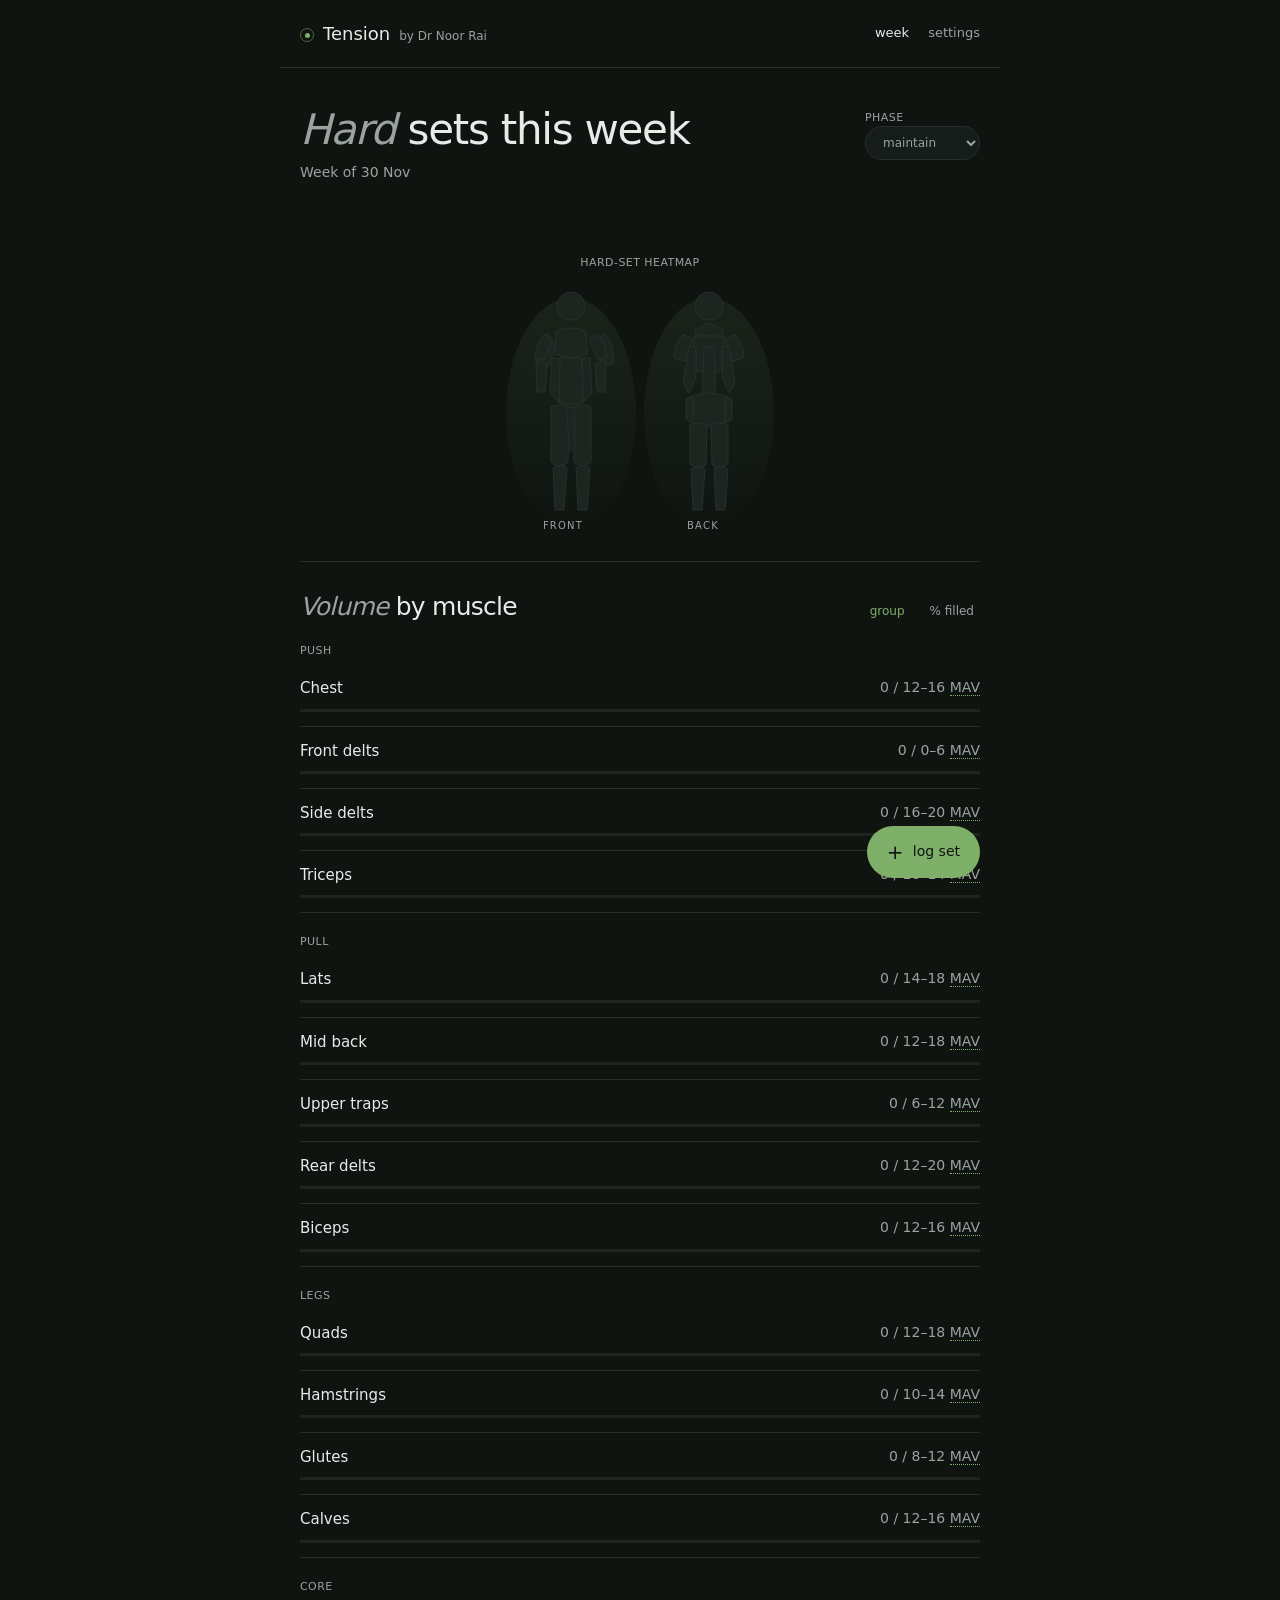
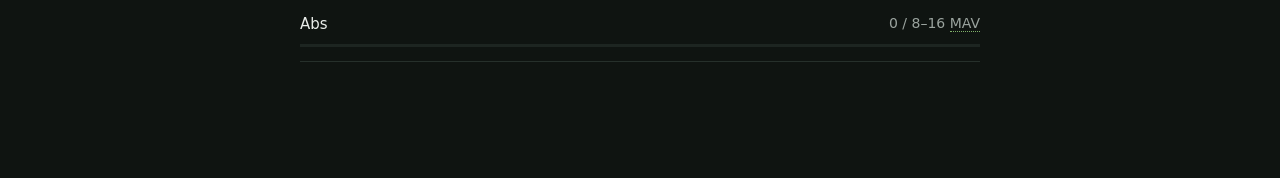
==== index.html @ 0296f0ee "Build Tension training volume tracker" ====
<!doctype html>
<html lang="en">
  <head>
    <meta charset="utf-8">
    <meta name="viewport" content="width=device-width, initial-scale=1">
    <meta name="theme-color" content="#0f1411">
    <title>Tension | Dr Noor Rai</title>
    <meta name="description" content="A quiet weekly hard-set volume tracker built around MEV, MAV and MRV.">
    <link rel="icon" href="data:image/svg+xml,%3Csvg xmlns='http://www.w3.org/2000/svg' viewBox='0 0 16 16'%3E%3Ccircle cx='8' cy='8' r='7' fill='%230f1411' stroke='%234a6b3f'/%3E%3Ccircle cx='8' cy='8' r='3' fill='%237fb069'/%3E%3C/svg%3E">
    <link rel="stylesheet" href="styles.css">
  </head>
  <body>
    <header class="site-header">
      <div class="brand"><span class="brand-mark" aria-hidden="true"></span><span>Tension</span><small>by Dr Noor Rai</small></div>
      <nav class="utility-nav" aria-label="Views">
        <button class="nav-button active" data-view="dashboard">week</button>
        <button class="nav-button" data-view="settings">settings</button>
      </nav>
    </header>
    <main id="app" class="app-shell" aria-live="polite"></main>
    <button class="log-fab" type="button" data-action="open-log"><span>+</span> log set</button>
    <div id="overlay-root"></div>
    <div id="toast" class="toast" role="status" aria-live="polite"></div>
    <script src="data.js"></script>
    <script src="body-diagram.svg.js"></script>
    <script src="app.js"></script>
  </body>
</html>
---- styles.css ----
:root {
  --bg: #0f1411;
  --surface: #161c19;
  --raised: #1d2521;
  --border: #26302b;
  --text: #e8ece9;
  --secondary: #9aa39e;
  --muted: #6b736f;
  --accent: #7fb069;
  --accent-dim: #4a6b3f;
  --warning: #d4a04a;
  --danger: #c66a5a;
  --sans: -apple-system, BlinkMacSystemFont, "Segoe UI", Inter, system-ui, sans-serif;
  --content: 720px;
}

* { box-sizing: border-box; }

html {
  background: var(--bg);
  color: var(--text);
  font-family: var(--sans);
  font-size: 16px;
}

body {
  background: var(--bg);
  color: var(--text);
  margin: 0;
  min-height: 100vh;
  padding-bottom: 96px;
  font-size: 15px;
  line-height: 1.55;
}

button,
input,
select,
textarea {
  font: inherit;
  color: inherit;
}

button {
  border: 0;
  background: none;
  cursor: pointer;
}

button:focus-visible,
input:focus-visible,
select:focus-visible,
textarea:focus-visible {
  outline: 1px solid var(--accent);
  outline-offset: 2px;
}

h1, h2, h3, p { margin: 0; }

h1,
h2 {
  font-weight: 400;
  letter-spacing: -0.03em;
}

h1 {
  font-size: clamp(32px, 8vw, 42px);
  line-height: 1.15;
}

h2 {
  font-size: 25px;
  line-height: 1.25;
}

h1 em,
h2 em {
  color: var(--secondary);
  font-style: italic;
  font-weight: 400;
}

.eyebrow,
.small-caps {
  color: var(--secondary);
  display: block;
  font-size: 11px;
  font-weight: 500;
  letter-spacing: .04em;
  text-transform: uppercase;
}

.site-header {
  align-items: center;
  border-bottom: 1px solid var(--border);
  display: flex;
  height: 68px;
  justify-content: space-between;
  margin: 0 auto;
  max-width: var(--content);
  padding: 0 20px;
}

.brand {
  align-items: baseline;
  display: flex;
  font-size: 18px;
  font-weight: 450;
  gap: 9px;
}

.brand small {
  color: var(--secondary);
  font-size: 12px;
  font-weight: 400;
}

.brand-mark {
  border: 1px solid var(--accent-dim);
  border-radius: 50%;
  display: inline-block;
  height: 14px;
  position: relative;
  top: 2px;
  width: 14px;
}

.brand-mark::after {
  background: var(--accent);
  border-radius: 50%;
  content: "";
  height: 5px;
  left: 4px;
  position: absolute;
  top: 4px;
  width: 5px;
}

.utility-nav {
  display: flex;
  gap: 19px;
}

.nav-button {
  color: var(--secondary);
  font-size: 13px;
  padding: 7px 0;
  transition: color 180ms ease;
}

.nav-button:hover,
.nav-button.active {
  color: var(--text);
}

.app-shell {
  margin: 0 auto;
  max-width: var(--content);
  padding: 38px 20px 20px;
}

.dashboard-heading {
  align-items: start;
  display: flex;
  gap: 16px;
  justify-content: space-between;
  margin-bottom: 30px;
}

.week-label {
  color: var(--secondary);
  font-size: 14px;
  margin-top: 8px;
}

.phase-control {
  flex-shrink: 0;
  margin-top: 3px;
}

.phase-control select {
  background: var(--surface);
  border: 1px solid var(--border);
  border-radius: 20px;
  color: var(--secondary);
  font-size: 12px;
  height: 34px;
  padding: 0 27px 0 13px;
}

.phase-message {
  color: var(--warning);
  font-size: 13px;
  margin: -14px 0 26px;
}

.lesson-stack {
  display: grid;
  gap: 12px;
  margin-bottom: 32px;
}

.lesson-card {
  background: var(--surface);
  border: 1px solid var(--border);
  padding: 18px 18px 16px;
  position: relative;
}

.lesson-card h3 {
  font-size: 17px;
  font-weight: 400;
  line-height: 1.4;
  margin: 8px 34px 8px 0;
}

.lesson-card p {
  color: var(--secondary);
  font-size: 14px;
  max-width: 590px;
}

.lesson-dismiss {
  color: var(--secondary);
  font-size: 23px;
  line-height: 1;
  padding: 10px;
  position: absolute;
  right: 4px;
  top: 5px;
}

.why-button,
.text-button {
  color: var(--accent);
  font-size: 13px;
  margin-top: 12px;
  padding: 0;
}

.lesson-mechanism {
  border-top: 1px solid var(--border);
  color: var(--secondary);
  display: none;
  margin-top: 13px;
  padding-top: 12px;
}

.lesson-card.open .lesson-mechanism {
  display: block;
}

.term {
  border-bottom: 1px dotted var(--accent);
  color: inherit;
  cursor: pointer;
  transition: border-color 180ms ease, color 180ms ease;
}

.term.mastered {
  border-color: transparent;
}

.diagram-panel {
  align-items: center;
  border-bottom: 1px solid var(--border);
  display: flex;
  flex-direction: column;
  margin-bottom: 29px;
  padding: 4px 0 26px;
}

.body-map {
  display: block;
  height: auto;
  margin-top: 10px;
  max-width: 320px;
  width: min(100%, 320px);
}

.body-outline {
  fill: var(--raised);
  stroke: var(--border);
  stroke-width: 1;
}

.body-part {
  stroke: var(--border);
  stroke-width: 1;
  transition: opacity 180ms ease, transform 180ms ease;
}

.body-part:hover { opacity: .8; }

.diagram-label {
  fill: var(--secondary);
  font-family: var(--sans);
  font-size: 10px;
  letter-spacing: .12em;
  text-anchor: middle;
  text-transform: uppercase;
}

.volume-header {
  align-items: baseline;
  display: flex;
  justify-content: space-between;
  margin-bottom: 15px;
}

.sort-control {
  color: var(--secondary);
  display: flex;
  font-size: 12px;
  gap: 13px;
}

.sort-control button {
  color: var(--secondary);
}

.sort-control button.active { color: var(--accent); }

.group-label {
  margin: 20px 0 5px;
}

.volume-row {
  border-bottom: 1px solid var(--border);
  display: grid;
  gap: 8px;
  grid-template-columns: 1fr auto;
  padding: 13px 0 14px;
  text-align: left;
  width: 100%;
}

.volume-row:hover .muscle-name { color: var(--accent); }

.muscle-name {
  font-size: 15px;
  transition: color 180ms ease;
}

.sets-count,
.threshold-number,
.metric-number,
.set-value,
.trend-value {
  font-variant-numeric: tabular-nums;
}

.sets-count {
  color: var(--secondary);
  font-size: 14px;
}

.progress-track {
  background: var(--raised);
  grid-column: 1 / -1;
  height: 3px;
  width: 100%;
}

.progress-bar {
  background: var(--accent);
  display: block;
  height: 100%;
  max-width: 100%;
  transform-origin: left center;
  transition: transform 180ms ease, background-color 180ms ease;
}

.progress-bar.warning { background: var(--warning); }

.log-fab {
  align-items: center;
  background: var(--accent);
  border-radius: 27px;
  bottom: max(22px, env(safe-area-inset-bottom));
  color: var(--bg);
  display: flex;
  font-size: 14px;
  gap: 9px;
  height: 52px;
  padding: 0 20px;
  position: fixed;
  right: max(calc((100vw - var(--content)) / 2 + 20px), 20px);
  transition: opacity 180ms ease, transform 180ms ease;
  z-index: 10;
}

.log-fab:hover { transform: translateY(-2px); }
.log-fab span { font-size: 20px; }

.sheet-backdrop {
  background: rgba(15, 20, 17, .72);
  inset: 0;
  opacity: 0;
  position: fixed;
  transition: opacity 180ms ease;
  z-index: 20;
}

.sheet-backdrop.visible { opacity: 1; }

.bottom-sheet {
  background: var(--surface);
  border: 1px solid var(--border);
  bottom: 0;
  left: 50%;
  max-height: min(88vh, 720px);
  max-width: 720px;
  overflow: auto;
  padding: 26px 22px max(28px, env(safe-area-inset-bottom));
  position: fixed;
  transform: translate(-50%, 16px);
  transition: opacity 180ms ease, transform 180ms ease;
  width: min(100%, 720px);
  z-index: 21;
}

.sheet-backdrop.visible .bottom-sheet {
  transform: translate(-50%, 0);
}

.sheet-header {
  align-items: start;
  display: flex;
  justify-content: space-between;
  margin-bottom: 23px;
}

.sheet-header h2 { font-size: 25px; }

.close-button {
  color: var(--secondary);
  font-size: 24px;
  line-height: 1;
  padding: 2px 5px;
}

.form-grid {
  display: grid;
  gap: 17px;
  grid-template-columns: repeat(2, 1fr);
}

.field {
  display: flex;
  flex-direction: column;
  gap: 7px;
}

.field.full { grid-column: 1 / -1; }

.field label {
  color: var(--secondary);
  font-size: 11px;
  letter-spacing: .04em;
  text-transform: uppercase;
}

.field input:not([type="range"]),
.field select,
.field textarea {
  background: var(--raised);
  border: 1px solid var(--border);
  border-radius: 0;
  min-height: 44px;
  padding: 10px 12px;
}

.field textarea {
  min-height: 74px;
  resize: vertical;
}

.rir-display {
  align-items: center;
  color: var(--secondary);
  display: flex;
  gap: 15px;
}

.rir-display output {
  color: var(--text);
  font-size: 21px;
  font-variant-numeric: tabular-nums;
  width: 27px;
}

input[type="range"] {
  accent-color: var(--accent);
  flex: 1;
}

.submit-button {
  background: var(--accent);
  color: var(--bg);
  font-size: 14px;
  margin-top: 25px;
  min-height: 47px;
  padding: 0 19px;
}

.hint {
  color: var(--secondary);
  font-size: 13px;
  margin-top: 8px;
}

.toast {
  background: var(--raised);
  border: 1px solid var(--border);
  bottom: 82px;
  color: var(--secondary);
  left: 50%;
  opacity: 0;
  padding: 9px 15px;
  pointer-events: none;
  position: fixed;
  transform: translate(-50%, 8px);
  transition: opacity 180ms ease, transform 180ms ease;
  z-index: 40;
}

.toast.show {
  opacity: 1;
  transform: translate(-50%, 0);
}

.detail-header {
  margin-bottom: 29px;
}

.back-button {
  color: var(--secondary);
  font-size: 13px;
  margin-bottom: 29px;
  padding: 0;
}

.detail-subtitle {
  color: var(--secondary);
  margin-top: 7px;
}

.threshold-chart {
  background: var(--surface);
  border: 1px solid var(--border);
  margin: 27px 0 28px;
  padding: 20px 18px 17px;
}

.chart-rail {
  background: var(--raised);
  height: 7px;
  margin: 26px 0 27px;
  position: relative;
}

.chart-fill {
  background: var(--accent);
  height: 100%;
  position: absolute;
  transition: width 180ms ease;
}

.chart-fill.warning { background: var(--warning); }

.chart-marker {
  border-left: 1px solid var(--secondary);
  height: 15px;
  position: absolute;
  top: -4px;
}

.chart-marker span {
  color: var(--secondary);
  font-size: 10px;
  left: -23px;
  white-space: nowrap;
  position: absolute;
  top: 18px;
}

.detail-metrics {
  display: flex;
  gap: 34px;
}

.metric-number {
  display: block;
  font-size: 24px;
}

.metric-label {
  color: var(--secondary);
  font-size: 12px;
}

.trend-panel,
.sets-panel {
  margin-top: 31px;
}

.trend-chart {
  height: auto;
  margin-top: 14px;
  width: 100%;
}

.trend-chart text {
  fill: var(--secondary);
  font: 10px var(--sans);
}

.set-row {
  border-bottom: 1px solid var(--border);
  display: flex;
  justify-content: space-between;
  padding: 13px 0;
}

.set-row p { font-size: 14px; }
.set-row small { color: var(--secondary); display: block; }
.junk-tag { color: var(--warning); }

.settings-title {
  margin-bottom: 7px;
}

.settings-intro {
  color: var(--secondary);
  margin-bottom: 30px;
}

.settings-section {
  border-top: 1px solid var(--border);
  padding: 25px 0;
}

.settings-section h2 {
  font-size: 21px;
  margin-bottom: 16px;
}

.target-head,
.target-row {
  align-items: center;
  display: grid;
  gap: 7px;
  grid-template-columns: minmax(102px, 1fr) repeat(4, 56px);
}

.target-head {
  color: var(--secondary);
  font-size: 11px;
  margin-bottom: 9px;
  text-transform: uppercase;
}

.target-row {
  border-top: 1px solid var(--border);
  padding: 9px 0;
}

.target-row input {
  background: var(--surface);
  border: 1px solid var(--border);
  font-variant-numeric: tabular-nums;
  min-width: 0;
  padding: 7px 5px;
  width: 100%;
}

.settings-actions {
  display: flex;
  flex-wrap: wrap;
  gap: 10px;
  margin-top: 17px;
}

.secondary-button,
.danger-button {
  border: 1px solid var(--border);
  color: var(--secondary);
  font-size: 13px;
  padding: 9px 13px;
}

.danger-button { color: var(--danger); }

.toggle-list {
  display: flex;
  flex-wrap: wrap;
  gap: 10px 16px;
}

.toggle {
  align-items: center;
  color: var(--secondary);
  display: flex;
  gap: 8px;
}

.toggle input { accent-color: var(--accent); }

.custom-exercise {
  border-bottom: 1px solid var(--border);
  display: flex;
  justify-content: space-between;
  padding: 10px 0;
}

.custom-grid {
  display: grid;
  gap: 10px;
  grid-template-columns: repeat(2, 1fr);
  margin: 16px 0;
}

.custom-grid label {
  color: var(--secondary);
  display: grid;
  font-size: 13px;
  gap: 4px;
  grid-template-columns: 1fr 62px;
}

.custom-grid select {
  background: var(--raised);
  border: 1px solid var(--border);
}

.archive-entry {
  border-bottom: 1px solid var(--border);
  color: var(--secondary);
  padding: 10px 0;
}

.archive-entry strong {
  color: var(--text);
  display: block;
  font-weight: 400;
}

.tooltip {
  background: var(--raised);
  border: 1px solid var(--border);
  bottom: 84px;
  left: 20px;
  max-width: 370px;
  padding: 15px;
  position: fixed;
  right: 20px;
  z-index: 15;
}

.tooltip strong {
  display: block;
  font-weight: 450;
  margin-bottom: 5px;
}

.tooltip p { color: var(--secondary); }

.empty {
  color: var(--secondary);
  padding: 12px 0;
}

@media (min-width: 560px) {
  .diagram-panel { padding-top: 8px; }
}

@media (max-width: 420px) {
  .site-header { padding: 0 16px; }
  .app-shell { padding: 31px 16px 18px; }
  .brand small { display: none; }
  .dashboard-heading { margin-bottom: 25px; }
  .lesson-card { padding: 16px 14px; }
  .bottom-sheet { padding: 23px 16px max(22px, env(safe-area-inset-bottom)); }
  .form-grid { gap: 15px; }
  .target-head,
  .target-row { grid-template-columns: minmax(90px, 1fr) repeat(4, 49px); }
}

@media (prefers-reduced-motion: reduce) {
  *, *::before, *::after {
    animation-duration: 1ms !important;
    transition-duration: 1ms !important;
  }
}
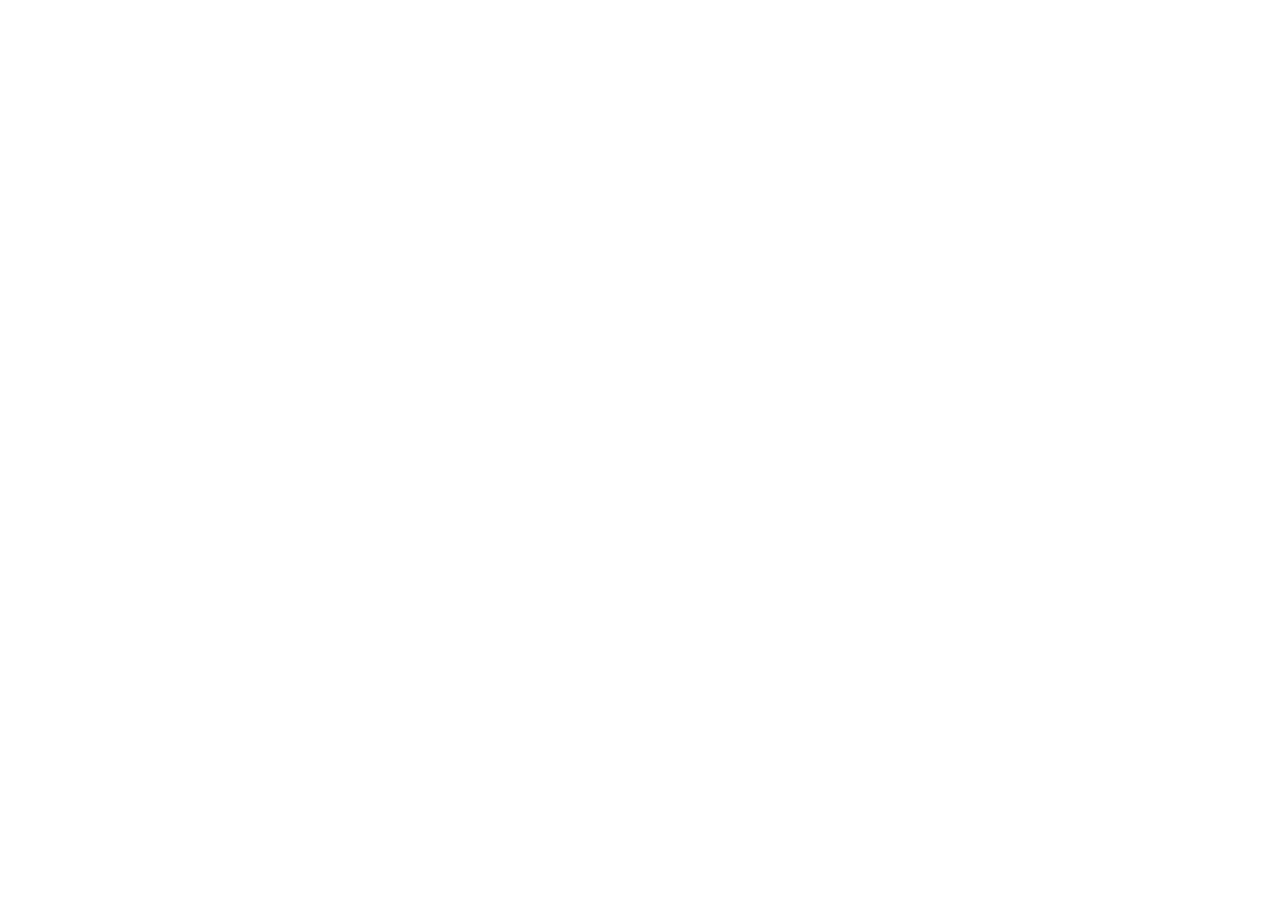
==== commit 5a10db1c: "Add Cloudflare account sync" ====
--- a/index.html
+++ b/index.html
@@ -3,26 +3,11 @@
   <head>
     <meta charset="utf-8">
     <meta name="viewport" content="width=device-width, initial-scale=1">
-    <meta name="theme-color" content="#0f1411">
-    <title>Tension | Dr Noor Rai</title>
-    <meta name="description" content="A quiet weekly hard-set volume tracker built around MEV, MAV and MRV.">
-    <link rel="icon" href="data:image/svg+xml,%3Csvg xmlns='http://www.w3.org/2000/svg' viewBox='0 0 16 16'%3E%3Ccircle cx='8' cy='8' r='7' fill='%230f1411' stroke='%234a6b3f'/%3E%3Ccircle cx='8' cy='8' r='3' fill='%237fb069'/%3E%3C/svg%3E">
-    <link rel="stylesheet" href="styles.css">
+    <title>Tension has moved | Dr Noor Rai</title>
+    <meta http-equiv="refresh" content="0; url=https://tension.noor-rai-ca.workers.dev/">
+    <link rel="canonical" href="https://tension.noor-rai-ca.workers.dev/">
   </head>
   <body>
-    <header class="site-header">
-      <div class="brand"><span class="brand-mark" aria-hidden="true"></span><span>Tension</span><small>by Dr Noor Rai</small></div>
-      <nav class="utility-nav" aria-label="Views">
-        <button class="nav-button active" data-view="dashboard">week</button>
-        <button class="nav-button" data-view="settings">settings</button>
-      </nav>
-    </header>
-    <main id="app" class="app-shell" aria-live="polite"></main>
-    <button class="log-fab" type="button" data-action="open-log"><span>+</span> log set</button>
-    <div id="overlay-root"></div>
-    <div id="toast" class="toast" role="status" aria-live="polite"></div>
-    <script src="data.js"></script>
-    <script src="body-diagram.svg.js"></script>
-    <script src="app.js"></script>
+    <p><a href="https://tension.noor-rai-ca.workers.dev/">open Tension</a></p>
   </body>
 </html>
